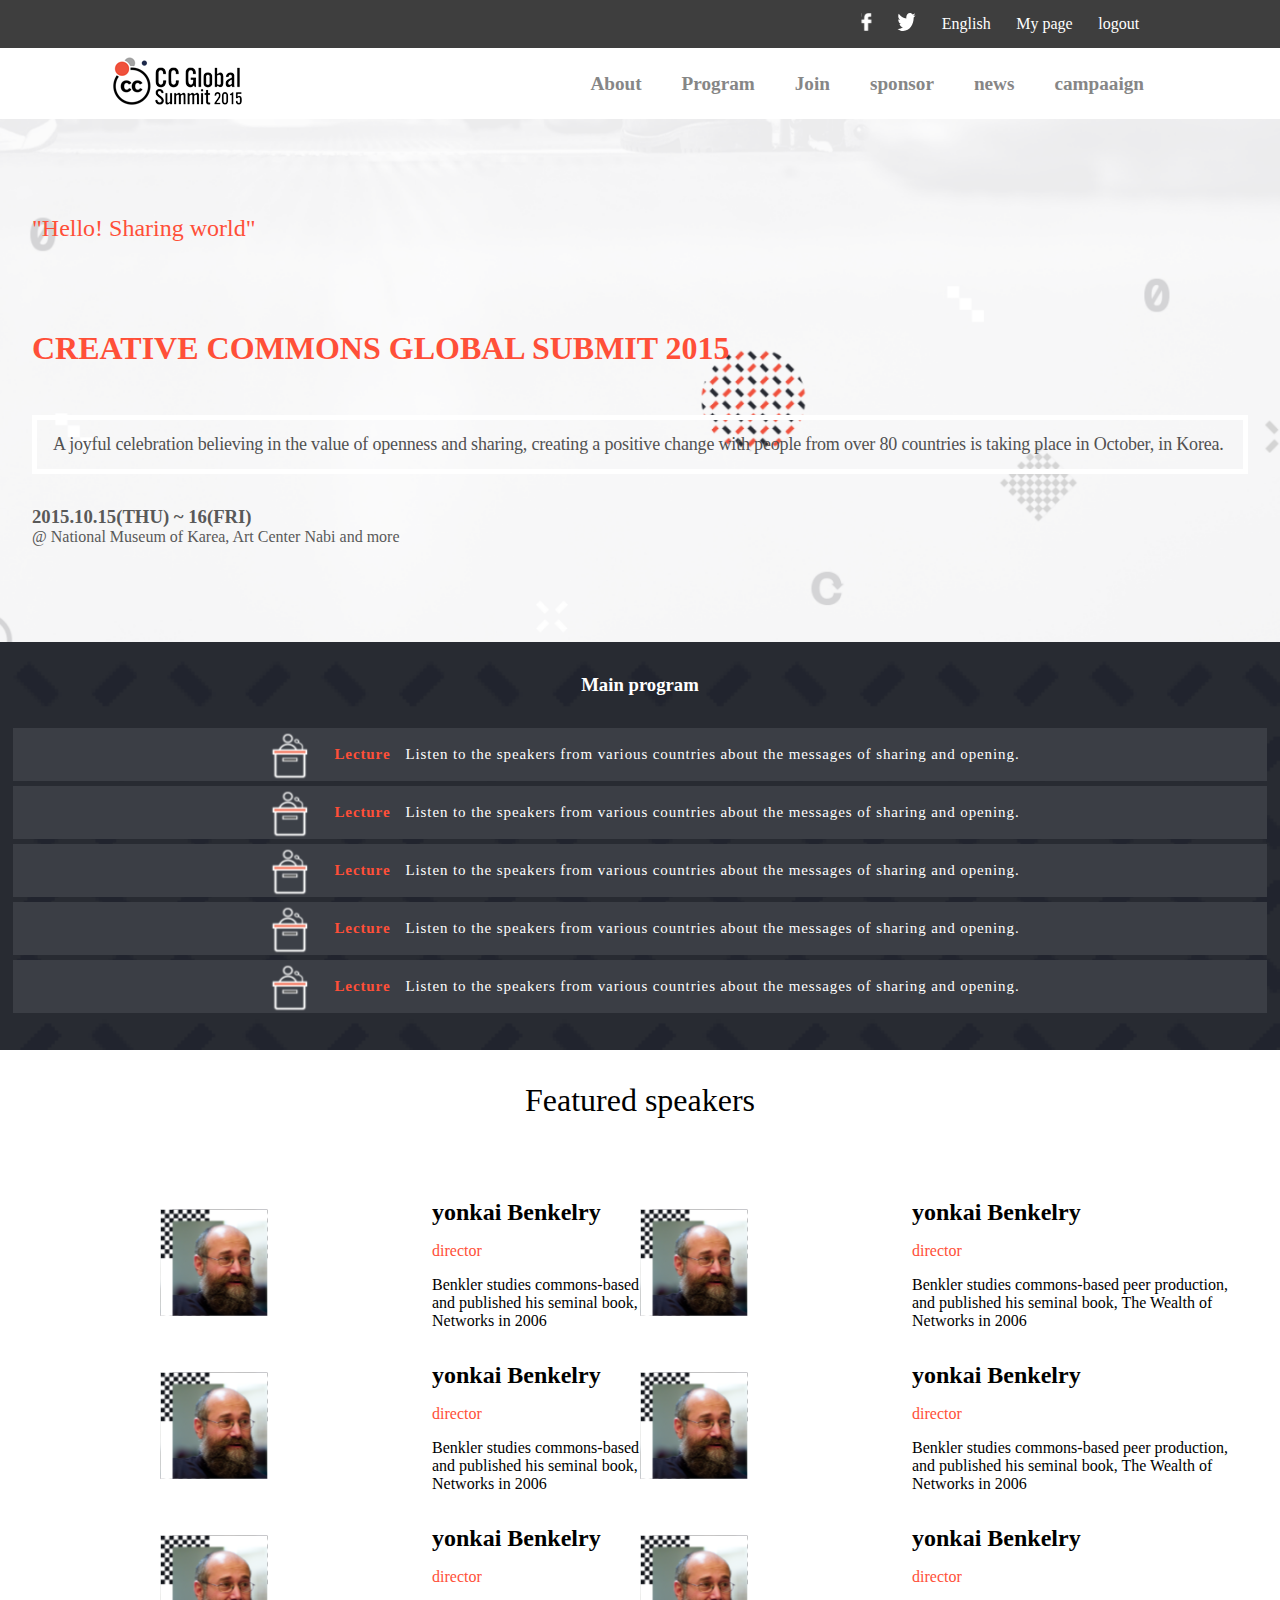
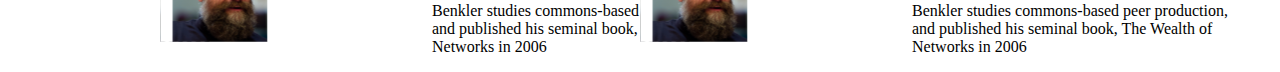
==== html/index.html @ 54175148 "capstone project" ====
<!DOCTYPE html>
<html lang="en">
<head>
    <meta charset="UTF-8">
    <meta http-equiv="X-UA-Compatible" content="IE=edge">
    <meta name="viewport" content="width=device-width, initial-scale=1.0">
    <title>capstone project</title>
    <link rel="stylesheet" href="/styles/index.css" />
    <link rel="stylesheet" href="/styles/media_queries.css" />
    <script src="/js/index.js" defer></script>
</head>
<body>
    <header>
        <nav>
            <div class="side-menu">
                <div class="header">
                    <svg width="24" class="close-btn" height="24" viewBox="0 0 24 24" fill="none"
                        xmlns="http://www.w3.org/2000/svg">
                        <path fill-rule="evenodd" clip-rule="evenodd"
                            d="M5.29289 5.29289C5.68342 4.90237 6.31658 4.90237 6.70711 5.29289L12 10.5858L17.2929 5.29289C17.6834 4.90237 18.3166 4.90237 18.7071 5.29289C19.0976 5.68342 19.0976 6.31658 18.7071 6.70711L13.4142 12L18.7071 17.2929C19.0976 17.6834 19.0976 18.3166 18.7071 18.7071C18.3166 19.0976 17.6834 19.0976 17.2929 18.7071L12 13.4142L6.70711 18.7071C6.31658 19.0976 5.68342 19.0976 5.29289 18.7071C4.90237 18.3166 4.90237 17.6834 5.29289 17.2929L10.5858 12L5.29289 6.70711C4.90237 6.31658 4.90237 5.68342 5.29289 5.29289Z"
                            fill="currentColor" />
                    </svg>
                </div>
            
                <ul>
                    <li>
                        <a href="about.html">About</a>
                    </li>
                    <li>
                        <a href="#program">Program</a>
                    </li>
                    <li>
                        <a href="#join">Join</a>
                    </li>
                    <li>
                        <a href="#sponsor">sponsor</a>
                    </li>
                    <li>
                        <a href="#news">news</a>
                    </li>
                    <li>
                        <a href="#cc campaign">cc campaaign</a>
                    </li>
                </ul>
            </div>

            <div class="heading none">
                <svg width="31" class="bx-menu" height="28" viewBox="0 0 31 28" fill="none" xmlns="http://www.w3.org/2000/svg"
                    xmlns:xlink="http://www.w3.org/1999/xlink">
                    <rect width="31" height="27.28" fill="url(#pattern0)" />
                    <defs>
                        <pattern id="pattern0" patternContentUnits="objectBoundingBox" width="1" height="1">
                            <use xlink:href="#image0_68_6" transform="scale(0.02 0.0227273)" />
                        </pattern>
                        <image id="image0_68_6" width="50" height="44"
                            xlink:href="[data-uri]" />
                    </defs>
                </svg>
                <div class="logo-img">
                    <img src="/images/logo.png">
                </div>
            </div>
            <div class="total-desktop-heading">
                <div class="header">
                    <ul>
                        <li><img src="/images/Rectangle.svg"></li>
                        <li><img src="/images/twitter.svg"></li>
                        <li><a>English</a></li>
                        <li><a>My page</a></li>
                        <li><a>logout</a></li>
                    </ul>
                </div>
                <div class="heading-desktop">
                    <div class="logo-img">
                        <img src="/images/logo.png">
                    </div>
                    <ul class="desktop-lists">
                        <li>
                            <a href="about.html">About</a>
                        </li>
                        <li>
                            <a href="#program">Program</a>
                        </li>
                        <li>
                            <a href="#join">Join</a>
                        </li>
                        <li>
                            <a href="#sponsor">sponsor</a>
                        </li>
                        <li>
                            <a href="#news">news</a>
                        </li>
                        <li>
                            <a href="#cc campaign">campaaign</a>
                        </li>
                    </ul>
                </div>
            </div>
        </nav>
    </header>
    <section class="hero">
        <div class="hero-text">
            <div class="hero-headings">
               <div class="first-part">
                <p>"Hello! Sharing  world"</p>
                <h1>CREATIVE COMMONS GLOBAL SUBMIT 2015</h1>
               </div>
                <p class="second-part">A joyful celebration believing in the value of openness and sharing, creating a positive change with people from over 80 countries is taking place in October, in Korea.</p>
            </div>
            <div class="date">
                <h3>2015.10.15(THU) ~ 16(FRI)</h3>
                <p>@ National Museum of Karea, Art Center Nabi and more</p>
            </div>
        </div>
    </section>
    <section class="main-program">
        <div class="main-program-container">
           <div class="main-heading">
            <h3>Main program</h3>
           </div>
           <div class="main-program-content">
            <div class="contents">
                <img src="/images/program_icon_01 1.svg">
                <h4>Lecture</h4>
                <p>Listen to the speakers from various countries about the messages of sharing and opening.</p>
            </div>
            <div class="contents">
                <img src="/images/program_icon_01 1.svg">
                <h4>Lecture</h4>
                <p>Listen to the speakers from various countries about the messages of sharing and opening.</p>
            </div>
            <div class="contents">
                <img src="/images/program_icon_01 1.svg">
                <h4>Lecture</h4>
                <p>Listen to the speakers from various countries about the messages of sharing and opening.</p>
            </div>
            <div class="contents">
                <img src="/images/program_icon_01 1.svg">
                <h4>Lecture</h4>
                <p>Listen to the speakers from various countries about the messages of sharing and opening.</p>
            </div>
            <div class="contents">
                <img src="/images/program_icon_01 1.svg">
                <h4>Lecture</h4>
                <p>Listen to the speakers from various countries about the messages of sharing and opening.</p>
            </div>
            <div class="main-btn none">
                <a>Join cc global submit 2015</a>
            </div>
           </div>
        </div>
    </section>
    <section class="featured">
        <h2 class="featured-title">Featured speakers</h2>
        <div class="featured-container">
        </div>
        <div class="featured-btn none">
            <button class="see-more">more v </button>
        </div>
    </section>
</body>
</html>
---- styles/index.css ----
* {
  box-sizing: border-box;
  margin: 0;
  padding: 0;
}

.logo-img {
    margin: 0 5rem;
}
.logo-img img {
    width: 130px;
    height: 51px;
}
.heading{
    display: flex;
    align-items: center;
    justify-content: center;
    margin: 1rem;
}
.side-menu {
  width: 100%;
  height: 0;
  overflow: hidden;
  position: fixed;
  top: 0;
  z-index: 1000;
  transition: 300ms ease-out;
}

.side-menu .header {
  display: flex;
  width: 90%;
  margin: auto;
  margin-top: 50px;
  justify-content: right;
}

.side-menu .header svg {
  cursor: pointer;
  color: #fff;
}

.close-btn {
  font-size: 300px;
}

.side-menu ul {
  width: 90%;
  margin: 90px auto;
  display: flex;
  flex-direction: column;
  align-items: center;
  justify-content: center;
  gap: 45px;
  list-style: none;
}

.side-menu ul li a {
  color: white;
  font-size: 25px;
  font-weight: bolder;
  text-decoration: none;
}

.open-side-menu {
  height: 100vh;
  background-color: rgb(62, 62, 62, 0.8);
  backdrop-filter: blur(5px);
}

.hero{
    background-image: url('/images/Frame\ 5.png');
    background-position: center;
    background-size: cover;
    background-repeat: no-repeat;
    width: 100%;
}

.hero-about {
   background-image: url('/images/Hero.png');
   background-position:right;
   background-size: cover;
    background-repeat: no-repeat;
    width: 100%;
}

.hero-text {
  padding:6rem 2rem;
  width: 100%;
}

.first-part {
  color: #ff4f38;
}

.first-part p {
  font-size: 1.5rem;
  padding-bottom: 0.5rem;
}

.first-part h1 {
  font-size: 2rem;
  padding-bottom: 1rem;
  display: flex;
  flex-wrap: wrap;
}

.second-part {
font-style: normal;
font-weight: 400;
font-size: 18px;
line-height: 17px;
display: flex;
align-items: center;
letter-spacing: -0.01em;
color: #515151;
border: 5px solid white;
margin: 2rem 0;
padding: 1rem;

}
.date {
 color:#595959;
}

.main-program {
  background-image: url('/images/program.png');
  background-position: center;
  background-size: cover;
  background-repeat: no-repeat;
  width: 100%;
  color: #ffff;
}
 .contents h4 {
  color: #ff4f38;
 }

.main-program-content {
  display: flex;
  flex-direction: column;
}

.contents {
  display: flex;
  align-items: center;
  justify-content: center;
  gap: 15px;
  background-color: #3B3E45;
  font-style: normal;
  font-weight: 500;
 font-size: 15px;
 line-height: 22px;
 display: flex;
 align-items: center;
 letter-spacing: 0.06em;
 margin-bottom: 5px;
}

.main-program-container {
  padding: 2rem 0.8rem;
}

.main-heading {
  text-align: center;
  margin-bottom: 2rem;
}
.main-btn {
  background-color: #ff4f38;
  margin: 1.8rem;
  padding: 2rem 2.2rem;
  text-align: center;
  font-weight: 700;
 font-size: 20px;
 line-height: 28px;
 display: flex;
 align-items: center;
 justify-content: center;
letter-spacing: -0.01em;
}

.bg-white {
  background-color: #fff;
  text-align: center;
  font-family: 'Lato';
font-style: normal;
font-weight: 400;
font-size: 18px;
line-height: 25px;
display: flex;
align-items: center;
text-align: center;
letter-spacing: -0.06em;
padding: 3rem 2rem;

color: #000000;
}
.pd-none {
  padding: 0;
}
.txt-center {
  text-align: center;
}

.last-txt {
  padding: 2.5rem;
  padding-top: 0;
}

.creative  h3 {
  text-align: center;
  padding: 2rem 5.5rem;
}

.creative p {
  text-align: center;
  padding: 1.2rem;
}

.logo-div {
  width: 100%;
}

.logo-div img {
  width: 100%;
  padding: 2rem 0;
}

.past-heading {
  text-align: center;
  padding: 2rem;
}

.past-img {
  display: flex;
  flex-direction: column;
  align-items: center;
  justify-content: center;
  padding: 20px;
}

.past-img img {
  padding-bottom: 20px ;
}

.partner {
  background-color: #414246;
  color: white;
  text-align: center;
  padding: 2rem 0;
}

.partner-heading{
  font-size: 1.5rem;
  font-weight: 300;
}

.companies {
  display: flex;
  align-items: center;
  justify-content: space-between;
  padding: 3rem;
}
.pd-1 {
  padding: 0 4rem;
}

.footer {
  display: flex;
  padding: 2rem 0.8rem;
}

.footer img {
  padding-right: 1.2rem;
}

.total-desktop-heading {
  display: none;
}

.remove {
  display: none;
}

.featured-container {
  margin: 2rem;
  display: flex;
  flex-direction: column;
  align-items: center;
  justify-content: center;
}

.featured-title {
  font-size: 2rem;
  font-weight: 500;
  text-align: center;
  padding: 2rem;
}

.speaker-container {
  display: flex;
  flex-direction: row;
  padding-top: 2rem;
}
.speakers-text {
  display: flex;
  flex-direction: column;
  padding: 0 2rem;
}
.speaker-img {
  border: none;
  width: 100%;
}

.speaker-img img {
 background: white;
}

.post {
  padding: 1rem 0;
  color: #ff4f38;
}

.featured-btn  button{
  color: #ff4f38;
  background-color: white;
  border: 5px solid ghostwhite;
  border-radius: 10px;
  padding: 10px;
  width: 100%;
  text-align: center;
  margin-bottom: 2rem;

}
---- styles/media_queries.css ----
*{
    padding: 0;
    margin: 0;
}
@media only screen and (min-width: 768px) {
    .none {
        display: none;
    }

    .remove {
        display: block;
    }

    .total-desktop-heading {
        display: block;
    }

    .heading-desktop {
        display: flex;
        align-items: center;
        justify-content: space-between;
        padding: 0.5rem 2rem;
    }

    .desktop-lists {
        display: flex;
        list-style: none;
        align-items: center;
        justify-content: space-between;
        padding-right: 4rem;
        flex-wrap: wrap;

    }

    .desktop-lists li a {
        text-decoration: none;
        font-size: 1.2rem;
        font-style: normal;
        font-weight: 800;
        line-height: 17px;
        display: flex;
        align-items: center;
        color: #868686;
        padding-right: 2.5rem;
    }

    .header {
        background-color: #3E3E3E;
        width: 100%;
    }

    .header ul {
        display: flex;
        justify-content: flex-end;
        align-items: center;
        list-style: none;
        padding-right: 8rem;
        flex-wrap: wrap;
    }

    .header ul li {
        padding: 0.8rem;
    }

    .header ul li a {
        text-decoration: none;
        color: white;
    }

    .first-part h1 {
        padding-top: 5rem;
    }

    .first-part-about {
        text-align: center;
        display: flex;
        align-items: center;
        justify-content: center;
        padding: 0.5rem 30rem;
    }

    .bg-white {
        margin: 0 20rem;
    }

    .creative {
        margin: 2rem 18rem;
    }

    .creative h3 {
        font-size: 2rem;
        font-weight: 500;
    }

    .creative img {
        padding: 0 5rem;
    }

    .past-img {
        display: flex;
        flex-direction: row;
        align-items: center;
        justify-content: center;
        padding: 20px;
        padding: 0 10rem;
        margin-bottom: 2rem;
    }

    .past-img img {
        padding: 1rem;
        width: 100%;
    }

    .footer-desktop {
        display: flex;
        background-color: #3E3E3E;
        color: white;
        align-items: center;
        justify-content: center;
        padding: 4rem;
    }

    .footer-content {
        display: flex;
        flex-direction: column;
        align-items: center;
        justify-content: center;
        margin: 0 8rem;
    }


    .footer-desktop img {
        align-self: center;
        width: 60%;
        padding: 0 4rem;
    }

    .featured-container {
        display: grid;
        grid-template-columns: 1fr 1fr;
        place-items: center;
        margin: 1rem 10rem;
    }

    .speaker-container {
        display: grid;
        grid-template-columns: 1fr 1fr;
        align-items: center;
        justify-content: center;
    }

    .speakers-text {
     margin-right: -10rem;
    }

}
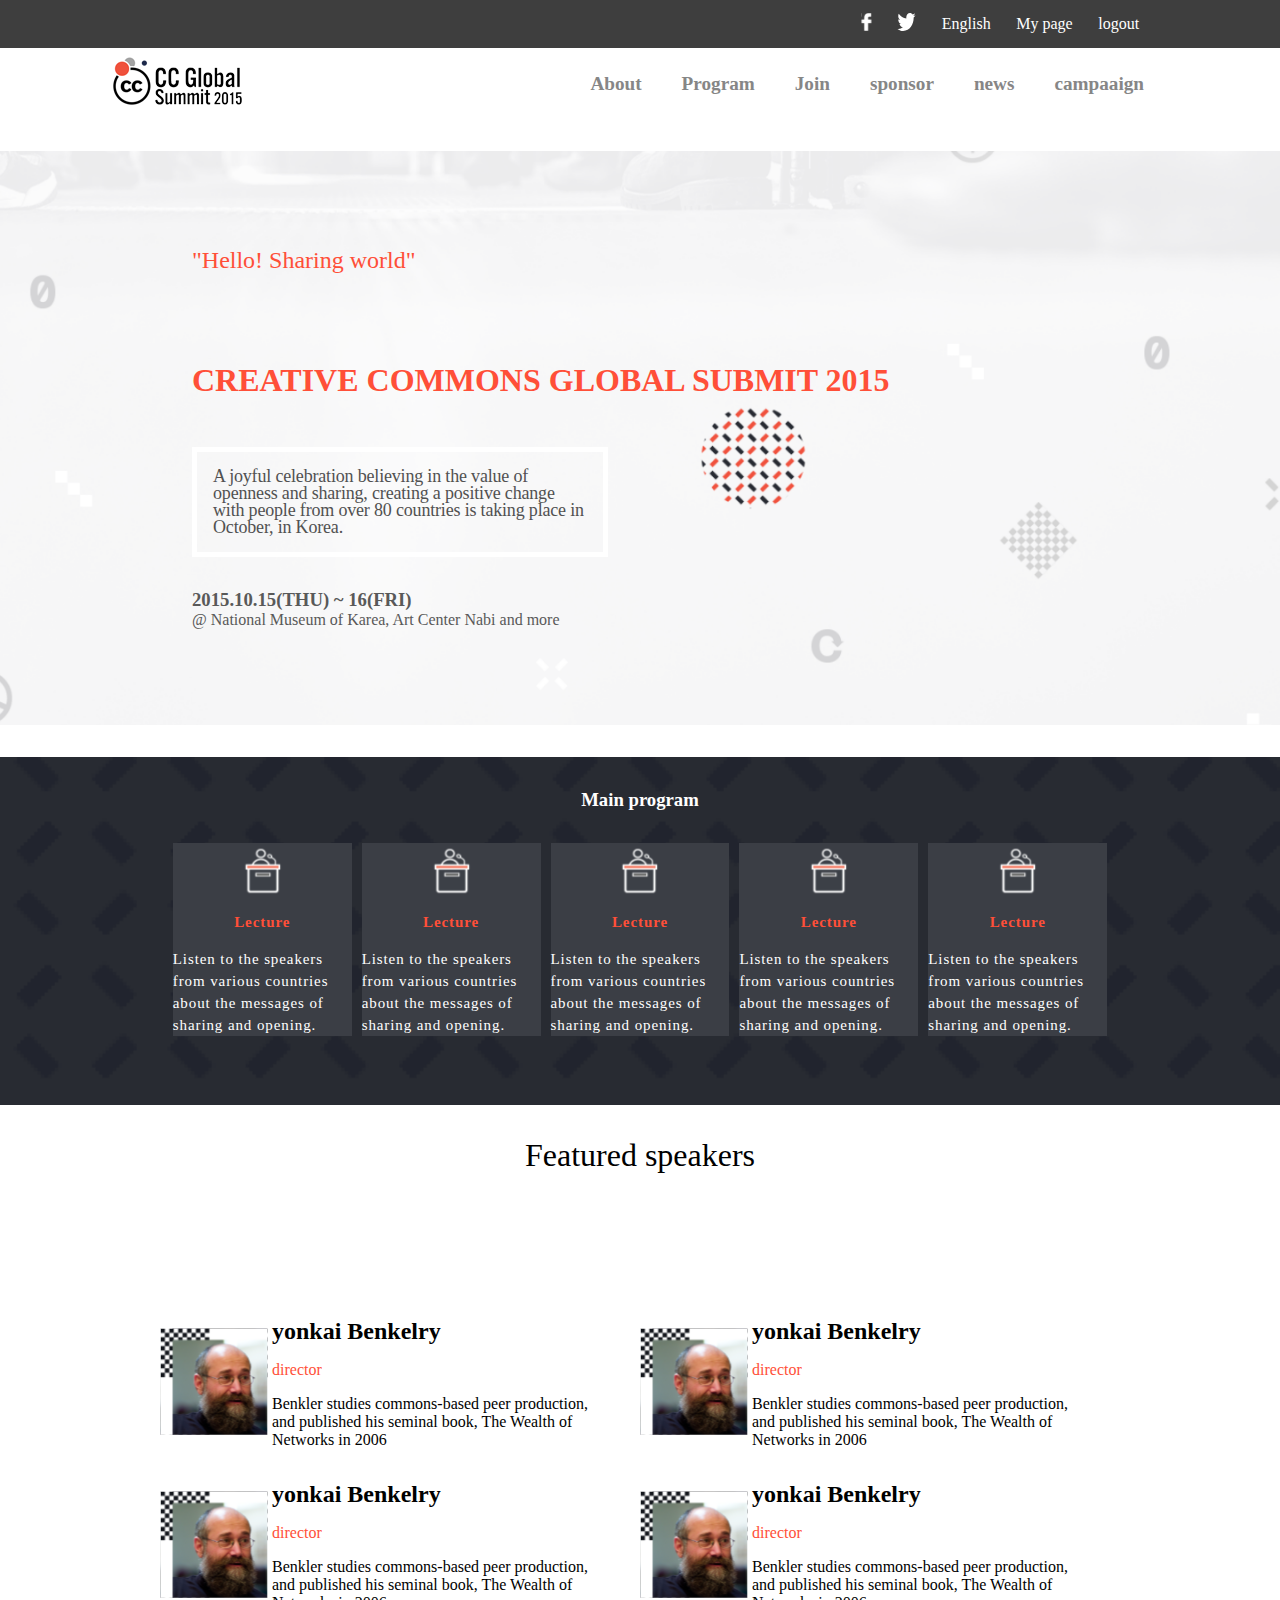
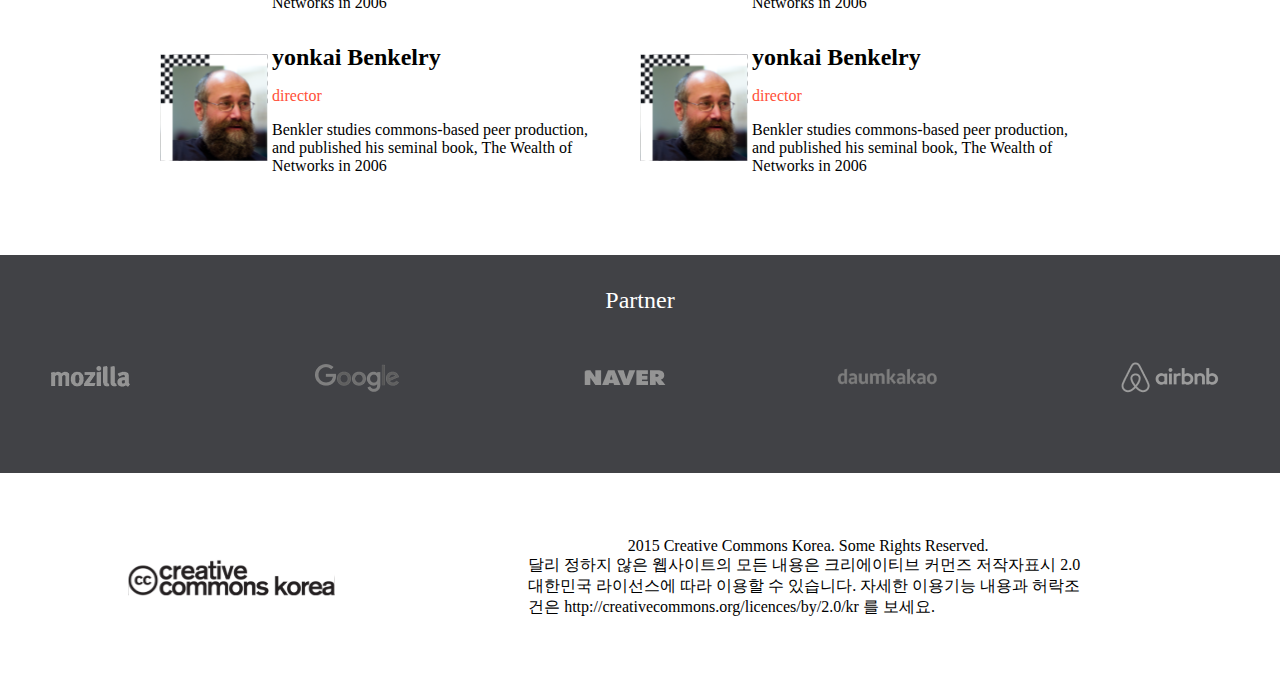
==== commit 47d8028b: "made changes" ====
--- a/html/index.html
+++ b/html/index.html
@@ -99,13 +99,13 @@
         </nav>
     </header>
     <section class="hero">
-        <div class="hero-text">
-            <div class="hero-headings">
+        <div class="hero-text main-hero-txt">
+            <div class="hero-headings ">
                <div class="first-part">
                 <p>"Hello! Sharing  world"</p>
                 <h1>CREATIVE COMMONS GLOBAL SUBMIT 2015</h1>
                </div>
-                <p class="second-part">A joyful celebration believing in the value of openness and sharing, creating a positive change with people from over 80 countries is taking place in October, in Korea.</p>
+                <p class="second-part second-part-hero ">A joyful celebration believing in the value of openness and sharing, creating a positive change with people from over 80 countries is taking place in October, in Korea.</p>
             </div>
             <div class="date">
                 <h3>2015.10.15(THU) ~ 16(FRI)</h3>
@@ -158,5 +158,27 @@
             <button class="see-more">more v </button>
         </div>
     </section>
+    <section class="partner ">
+        <div class="partner-container">
+            <h3 class="partner-heading">Partner</h3>
+        </div>
+        <div class="companies">
+            <img src="/images/mozilla 1.png">
+            <img src="/images/googlekorea 1.png">
+            <img src="/images/naver 1.png">
+            <img src="/images/daumkakaologo 1.png">
+            <img src="/images/airbnb 1.png">
+        </div>
+    </section>
+    <footer>
+        <div class="footer-desktop remove back-white">
+            <img src="/images/cck-logo1 1.svg">
+            <div class="footer-content">
+                <p class="black">2015 Creative Commons Korea. Some Rights Reserved.</p>
+                <p class="black">달리 정하지 않은 웹사이트의 모든 내용은 크리에이티브 커먼즈 저작자표시 2.0 대한민국 라이선스에 따라 이용할 수 있습니다.
+                    자세한 이용기능 내용과 허락조건은 http://creativecommons.org/licences/by/2.0/kr 를 보세요.</p>
+            </div>
+        </div>
+    </footer>
 </body>
 </html>--- a/styles/media_queries.css
+++ b/styles/media_queries.css
@@ -139,7 +139,7 @@
         display: grid;
         grid-template-columns: 1fr 1fr;
         place-items: center;
-        margin: 1rem 10rem;
+        margin: 5rem 10rem;
     }
 
     .speaker-container {
@@ -150,7 +150,32 @@
     }
 
     .speakers-text {
-     margin-right: -10rem;
+     margin-left: -10rem;
     }
 
+    .contents {
+        flex-direction: column;
+    }
+
+    .main-program-content {
+        flex-direction: row;
+        gap: 10px;
+        margin: 2rem 10rem;
+    }
+    .back-white {
+        background-color: white;
+    }
+
+    .black {
+        color: black;
+    }
+
+    .main-hero-txt {
+        margin: 2rem 10rem;
+        display: flex;
+        flex-direction: column;
+    }
+   .second-part-hero {
+    margin-right: 50rem;
+  }
 }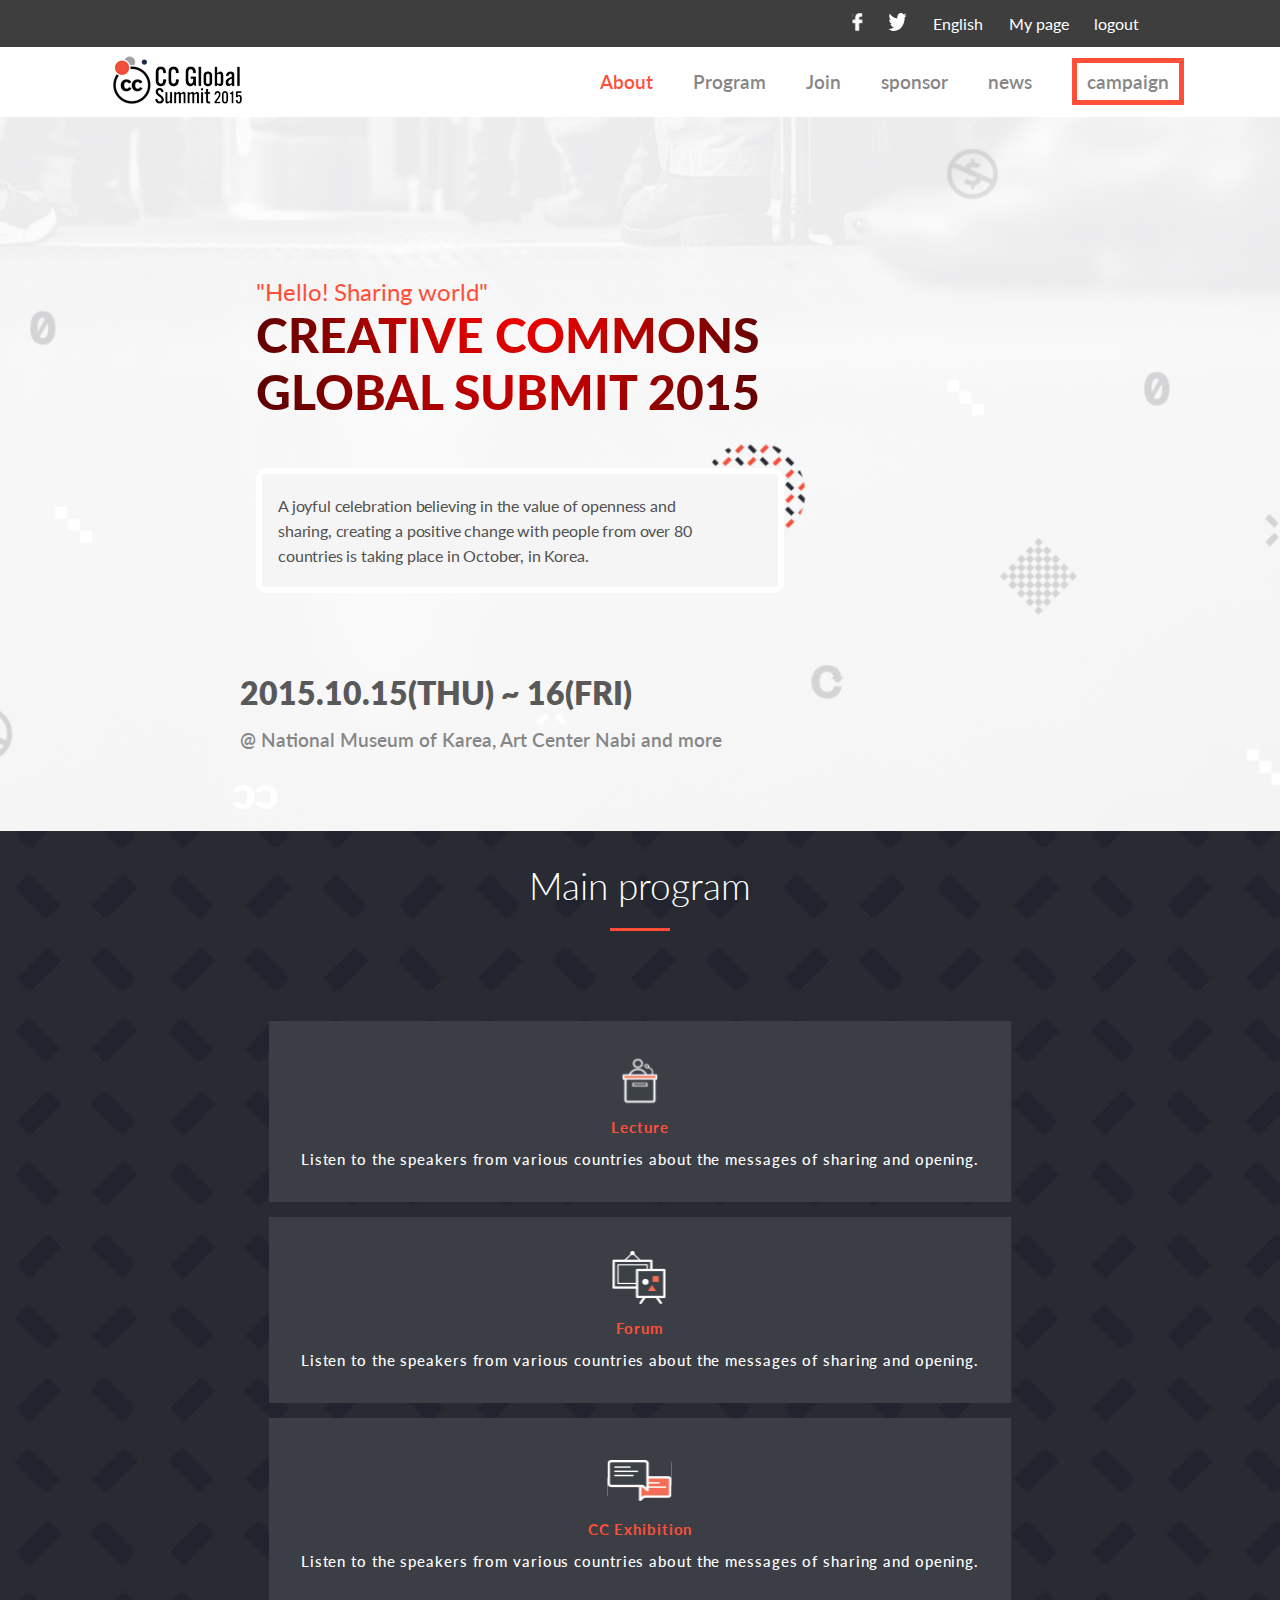
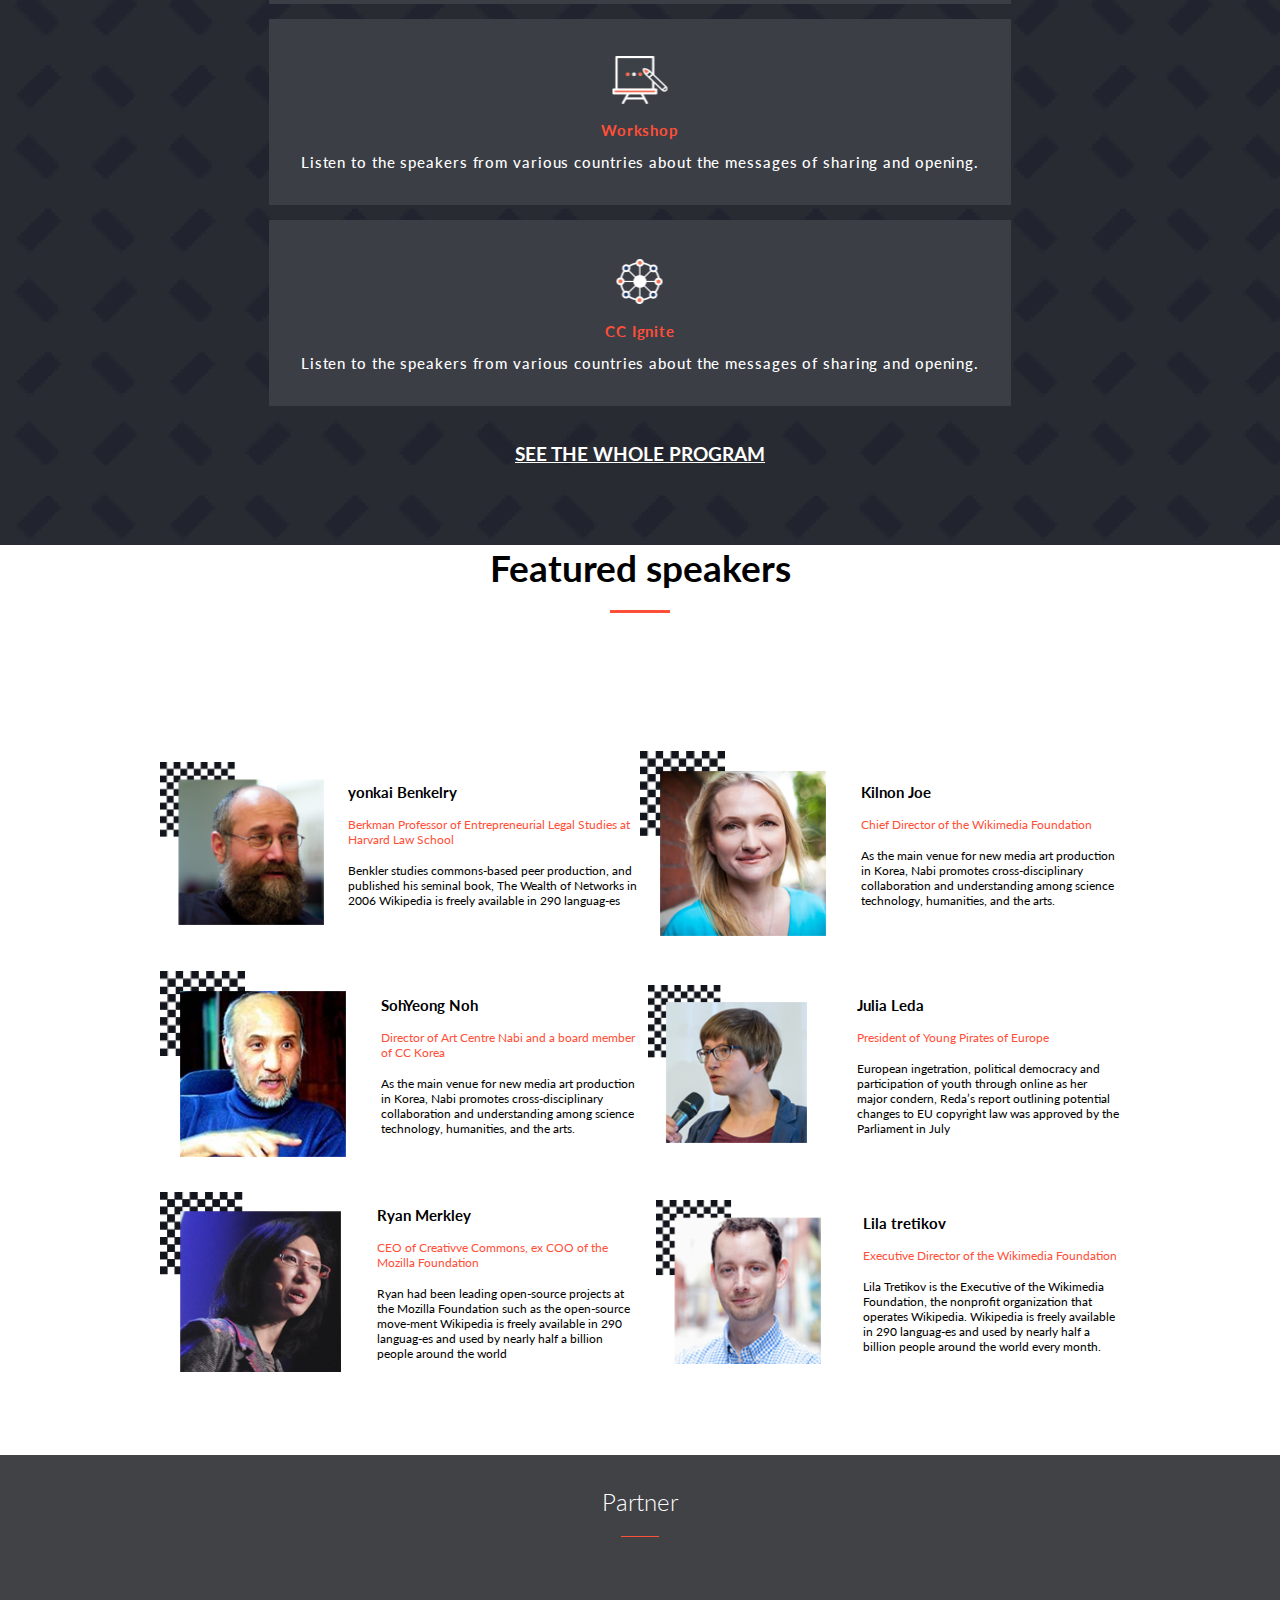
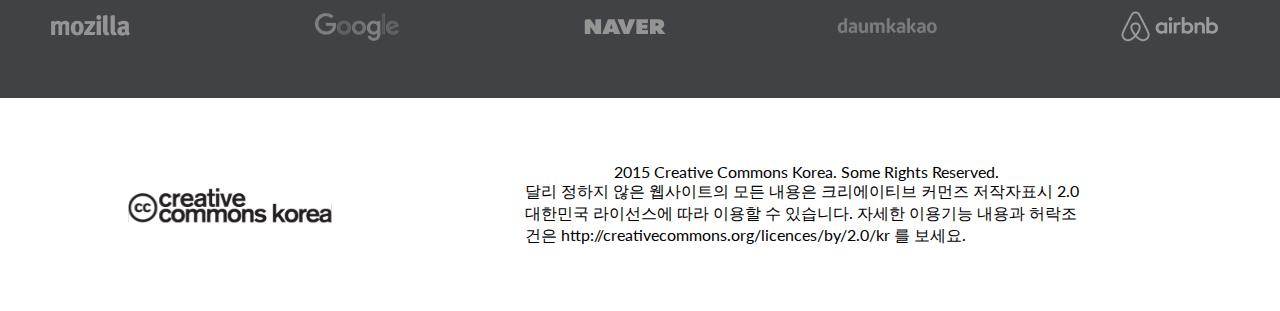
==== commit 1d887076: "made changes" ====
--- a/html/index.html
+++ b/html/index.html
@@ -5,6 +5,14 @@
     <meta http-equiv="X-UA-Compatible" content="IE=edge">
     <meta name="viewport" content="width=device-width, initial-scale=1.0">
     <title>capstone project</title>
+    <link rel="preconnect" href="https://fonts.googleapis.com">
+    <link rel="preconnect" href="https://fonts.gstatic.com" crossorigin>
+    <link
+        href="https://fonts.googleapis.com/css2?family=Lato:ital,wght@0,100;0,300;0,400;0,700;0,900;1,400&family=Poppins:wght@300;400;700&display=swap"
+        rel="stylesheet">
+    <link rel="stylesheet" href="https://cdnjs.cloudflare.com/ajax/libs/font-awesome/6.4.0/css/all.min.css"
+        integrity="sha512-iecdLmaskl7CVkqkXNQ/ZH/XLlvWZOJyj7Yy7tcenmpD1ypASozpmT/E0iPtmFIB46ZmdtAc9eNBvH0H/ZpiBw=="
+        crossorigin="anonymous" referrerpolicy="no-referrer" />
     <link rel="stylesheet" href="/styles/index.css" />
     <link rel="stylesheet" href="/styles/media_queries.css" />
     <script src="/js/index.js" defer></script>
@@ -75,7 +83,7 @@
                         <img src="/images/logo.png">
                     </div>
                     <ul class="desktop-lists">
-                        <li>
+                        <li class="about">
                             <a href="about.html">About</a>
                         </li>
                         <li>
@@ -90,8 +98,8 @@
                         <li>
                             <a href="#news">news</a>
                         </li>
-                        <li>
-                            <a href="#cc campaign">campaaign</a>
+                        <li class="campaign">
+                            <a href="#cc campaign">campaign</a>
                         </li>
                     </ul>
                 </div>
@@ -101,15 +109,15 @@
     <section class="hero">
         <div class="hero-text main-hero-txt">
             <div class="hero-headings ">
-               <div class="first-part">
+               <div class="first-part first-part-hero">
                 <p>"Hello! Sharing  world"</p>
                 <h1>CREATIVE COMMONS GLOBAL SUBMIT 2015</h1>
                </div>
                 <p class="second-part second-part-hero ">A joyful celebration believing in the value of openness and sharing, creating a positive change with people from over 80 countries is taking place in October, in Korea.</p>
             </div>
             <div class="date">
-                <h3>2015.10.15(THU) ~ 16(FRI)</h3>
-                <p>@ National Museum of Karea, Art Center Nabi and more</p>
+                <h3 class="date-head">2015.10.15(THU) ~ 16(FRI)</h3>
+                <p class="date-second">@ National Museum of Karea, Art Center Nabi and more</p>
             </div>
         </div>
     </section>
@@ -117,6 +125,7 @@
         <div class="main-program-container">
            <div class="main-heading">
             <h3>Main program</h3>
+            <hr>
            </div>
            <div class="main-program-content">
             <div class="contents">
@@ -125,42 +134,50 @@
                 <p>Listen to the speakers from various countries about the messages of sharing and opening.</p>
             </div>
             <div class="contents">
-                <img src="/images/program_icon_01 1.svg">
-                <h4>Lecture</h4>
-                <p>Listen to the speakers from various countries about the messages of sharing and opening.</p>
-            </div>
-            <div class="contents">
-                <img src="/images/program_icon_01 1.svg">
-                <h4>Lecture</h4>
-                <p>Listen to the speakers from various countries about the messages of sharing and opening.</p>
-            </div>
-            <div class="contents">
-                <img src="/images/program_icon_01 1.svg">
-                <h4>Lecture</h4>
-                <p>Listen to the speakers from various countries about the messages of sharing and opening.</p>
-            </div>
-            <div class="contents">
-                <img src="/images/program_icon_01 1.svg">
-                <h4>Lecture</h4>
+                <img src="/images/program_icon_02 1.svg">
+                <h4>Forum</h4>
+                <p>Listen to the speakers from various countries about the messages of sharing and opening.</p>
+            </div>
+            <div class="contents">
+                <img src="/images/program_icon_03 1.svg">
+                <h4>CC Exhibition</h4>
+                <p>Listen to the speakers from various countries about the messages of sharing and opening.</p>
+            </div>
+            <div class="contents">
+                <img src="/images/program_icon_04 1 (1).svg">
+                <h4>Workshop</h4>
+                <p>Listen to the speakers from various countries about the messages of sharing and opening.</p>
+            </div>
+            <div class="contents">
+                <img src="/images/program_icon_05 1.svg">
+                <h4>CC Ignite</h4>
                 <p>Listen to the speakers from various countries about the messages of sharing and opening.</p>
             </div>
             <div class="main-btn none">
                 <a>Join cc global submit 2015</a>
             </div>
            </div>
+        <div class="remove see-all">
+            <h3>SEE THE WHOLE PROGRAM</h3>
+        </div>
         </div>
     </section>
     <section class="featured">
-        <h2 class="featured-title">Featured speakers</h2>
+        <div class="featured-title">
+            <h3>Featured speakers</h3>
+            <hr>
+        </div>
         <div class="featured-container">
         </div>
-        <div class="featured-btn none">
-            <button class="see-more">more v </button>
-        </div>
-    </section>
-    <section class="partner ">
+        <ul class="featured-btn none">
+            <li class="see-more none"><a href="#">MORE</a>
+            <i class="fa fa-chevron-down"></i></li>
+        </ul>
+    </section>
+    <section class="partner remove ">
         <div class="partner-container">
             <h3 class="partner-heading">Partner</h3>
+            <hr>
         </div>
         <div class="companies">
             <img src="/images/mozilla 1.png">
--- a/styles/index.css
+++ b/styles/index.css
@@ -4,19 +4,26 @@
   padding: 0;
 }
 
+body {
+  font-family: 'lato', sans-serif;
+}
+
 .logo-img {
-    margin: 0 5rem;
-}
+  margin: 0 5rem;
+}
+
 .logo-img img {
-    width: 130px;
-    height: 51px;
-}
-.heading{
-    display: flex;
-    align-items: center;
-    justify-content: center;
-    margin: 1rem;
-}
+  width: 130px;
+  height: 51px;
+}
+
+.heading {
+  display: flex;
+  align-items: center;
+  justify-content: center;
+  margin: 1rem;
+}
+
 .side-menu {
   width: 100%;
   height: 0;
@@ -68,24 +75,24 @@
   backdrop-filter: blur(5px);
 }
 
-.hero{
-    background-image: url('/images/Frame\ 5.png');
-    background-position: center;
-    background-size: cover;
-    background-repeat: no-repeat;
-    width: 100%;
+.hero {
+  background-image: url('/images/Frame\ 5.png');
+  background-position: center;
+  background-size: cover;
+  background-repeat: no-repeat;
+  width: 100%;
 }
 
 .hero-about {
-   background-image: url('/images/Hero.png');
-   background-position:right;
-   background-size: cover;
-    background-repeat: no-repeat;
-    width: 100%;
+  background-image: url('/images/Hero.png');
+  background-position: center;
+  background-size: cover;
+  background-repeat: no-repeat;
+  width: 100%;
 }
 
 .hero-text {
-  padding:6rem 2rem;
+  padding: 6rem 1rem;
   width: 100%;
 }
 
@@ -106,21 +113,24 @@
 }
 
 .second-part {
-font-style: normal;
-font-weight: 400;
-font-size: 18px;
-line-height: 17px;
-display: flex;
-align-items: center;
-letter-spacing: -0.01em;
-color: #515151;
-border: 5px solid white;
-margin: 2rem 0;
-padding: 1rem;
-
-}
+  font-style: normal;
+  font-weight: 400;
+  font-size: 18px;
+  line-height: 17px;
+  display: flex;
+  align-items: center;
+  letter-spacing: -0.01em;
+  color: #515151;
+  border: 6px solid white;
+  margin: 2rem 0;
+  padding: 1rem;
+  border-radius: 10px;
+  width: 100%;
+
+}
+
 .date {
- color:#595959;
+  color: #595959;
 }
 
 .main-program {
@@ -131,74 +141,102 @@
   width: 100%;
   color: #ffff;
 }
- .contents h4 {
+
+.contents h4 {
   color: #ff4f38;
- }
+}
 
 .main-program-content {
   display: flex;
   flex-direction: column;
+  justify-content: center;
+  align-items: center;
+  flex-wrap: wrap;
 }
 
 .contents {
   display: flex;
   align-items: center;
   justify-content: center;
-  gap: 15px;
+  gap: 10px;
   background-color: #3B3E45;
   font-style: normal;
   font-weight: 500;
- font-size: 15px;
- line-height: 22px;
- display: flex;
- align-items: center;
- letter-spacing: 0.06em;
- margin-bottom: 5px;
+  font-size: 15px;
+  line-height: 22px;
+  display: flex;
+  align-items: center;
+  letter-spacing: 0.06em;
+  margin-bottom: 5px;
+  padding: 1rem;
 }
 
 .main-program-container {
-  padding: 2rem 0.8rem;
-}
-
-.main-heading {
-  text-align: center;
-  margin-bottom: 2rem;
-}
+  padding-top:2rem ;
+  padding-bottom: 5rem;
+  padding-left: 0.8rem;
+  padding-right: 0.8rem;
+}
+
+.main-heading  {
+  text-align: center;
+  padding-bottom: 3rem;
+  font-size: 2rem;
+} 
+
+.main-heading h3 {
+  font-family: 'lato', sans-serif;
+    font-weight: 300;
+}
+
 .main-btn {
   background-color: #ff4f38;
   margin: 1.8rem;
   padding: 2rem 2.2rem;
   text-align: center;
   font-weight: 700;
- font-size: 20px;
- line-height: 28px;
- display: flex;
- align-items: center;
- justify-content: center;
-letter-spacing: -0.01em;
+  font-size: 20px;
+  line-height: 28px;
+  display: flex;
+  align-items: center;
+  justify-content: center;
+  letter-spacing: -0.01em;
 }
 
 .bg-white {
   background-color: #fff;
   text-align: center;
   font-family: 'Lato';
-font-style: normal;
-font-weight: 400;
-font-size: 18px;
-line-height: 25px;
-display: flex;
-align-items: center;
-text-align: center;
-letter-spacing: -0.06em;
-padding: 3rem 2rem;
-
-color: #000000;
-}
+  font-style: normal;
+  font-weight: 400;
+  font-size: 18px;
+  line-height: 25px;
+  display: flex;
+  align-items: center;
+  text-align: center;
+  letter-spacing: -0.06em;
+  padding: 3rem 2rem;
+
+  color: #000000;
+}
+
 .pd-none {
   padding: 0;
 }
+
 .txt-center {
   text-align: center;
+}
+
+ .horizontal hr {
+  width: 18%;
+  height: 1px;
+  background-color: #3B3E45;
+  margin-top: 0;
+}
+
+.pd-1 {
+  margin-left: 1px;
 }
 
 .last-txt {
@@ -206,9 +244,9 @@
   padding-top: 0;
 }
 
-.creative  h3 {
-  text-align: center;
-  padding: 2rem 5.5rem;
+.creative h3 {
+  text-align: center;
+  padding: 2rem 5rem;
 }
 
 .creative p {
@@ -239,7 +277,7 @@
 }
 
 .past-img img {
-  padding-bottom: 20px ;
+  padding-bottom: 20px;
 }
 
 .partner {
@@ -249,7 +287,7 @@
   padding: 2rem 0;
 }
 
-.partner-heading{
+.partner-heading {
   font-size: 1.5rem;
   font-weight: 300;
 }
@@ -258,8 +296,10 @@
   display: flex;
   align-items: center;
   justify-content: space-between;
+  flex-wrap: wrap;
   padding: 3rem;
 }
+
 .pd-1 {
   padding: 0 4rem;
 }
@@ -291,40 +331,60 @@
 
 .featured-title {
   font-size: 2rem;
-  font-weight: 500;
-  text-align: center;
-  padding: 2rem;
+  font-weight: 400;
+  text-align: center;
+  padding: 1rem 2rem;
 }
 
 .speaker-container {
   display: flex;
   flex-direction: row;
+  align-items: center;
+  justify-content: center;
   padding-top: 2rem;
 }
+
 .speakers-text {
   display: flex;
   flex-direction: column;
-  padding: 0 2rem;
-}
+  padding-left: 3rem;
+  font-size: 12px;
+}
+
 .speaker-img {
   border: none;
   width: 100%;
 }
 
 .speaker-img img {
- background: white;
+  background: white;
+  width: 140%; 
+}
+
+.speaker-name {
+  font-size: 15px;
+  margin-bottom: 0;
+}
+
+.speaker-post {
+  font-size: 11px;
+  padding-bottom: 0;
 }
 
 .post {
   padding: 1rem 0;
   color: #ff4f38;
 }
-
-.featured-btn  button{
+ 
+
+.featured-btn li {
+  list-style: none;
+  text-decoration: none;
   color: #ff4f38;
   background-color: white;
-  border: 5px solid ghostwhite;
-  border-radius: 10px;
+  border: 1px solid #DCDCDC;
+  filter: drop-shadow(2px 2px 4px rgba(0, 0, 0, 0.25));
+  border-radius: 4px;
   padding: 10px;
   width: 100%;
   text-align: center;
@@ -332,3 +392,52 @@
 
 }
 
+.featured-btn li a {
+  color: black;
+  text-decoration: none;
+}
+
+.speaker-container:not(.card1):not(.card2) {
+  display: none;
+}
+
+
+.date-second {
+  color: #868686;
+  font-size: 0.9rem;
+}
+
+.second-part-hero {
+  font-style: normal;
+  font-weight: 400;
+  font-size: 1rem;
+  line-height: 17px;
+  padding: 1rem;
+  background-color: whitesmoke;
+} 
+
+.first-part-hero h1 {
+  padding-top: 0;
+  font-size: 3rem;
+  font-weight: 900;
+  background: url('/images/glowy.jpg') center/cover;
+  -webkit-text-fill-color: transparent;
+  -webkit-background-clip: text;
+}
+
+hr {
+  width: 60px;
+  height: 3px;
+  background-color: #ff4f38;
+  border: none;
+  margin: 20px auto 10px auto;
+}
+
+.creative-heading hr {
+  margin-top: -20px;
+}
+
+.partner-container hr {
+  width: 8%;
+  height: 1px;
+}--- a/styles/media_queries.css
+++ b/styles/media_queries.css
@@ -1,7 +1,8 @@
-*{
+* {
     padding: 0;
     margin: 0;
 }
+
 @media only screen and (min-width: 768px) {
     .none {
         display: none;
@@ -36,12 +37,21 @@
         text-decoration: none;
         font-size: 1.2rem;
         font-style: normal;
-        font-weight: 800;
+        font-weight: 600;
         line-height: 17px;
         display: flex;
         align-items: center;
         color: #868686;
         padding-right: 2.5rem;
+    }
+
+    .heading-desktop .about a {
+        color: #ff4f38;
+    }
+
+    .heading-desktop .campaign a {
+        border: 5px solid #ff4f38;
+        padding: 10px;
     }
 
     .header {
@@ -71,16 +81,33 @@
         padding-top: 5rem;
     }
 
+    .first-part h1 {
+        padding-top: 0;
+
+    }
+
     .first-part-about {
         text-align: center;
         display: flex;
-        align-items: center;
-        justify-content: center;
-        padding: 0.5rem 30rem;
+        flex-direction: column;
+        align-items: center;
+        justify-content: center;
+        padding: 0.5rem;
     }
 
     .bg-white {
         margin: 0 20rem;
+    }
+
+    .second-part-about {
+        background-color: white;
+        padding: 2rem;
+        display: flex;
+        align-items: center;
+        justify-content: center;
+        flex-direction: column;
+        text-align: center;
+        border-radius: 0;
     }
 
     .creative {
@@ -143,25 +170,67 @@
     }
 
     .speaker-container {
-        display: grid;
-        grid-template-columns: 1fr 1fr;
+        display: flex;
         align-items: center;
         justify-content: center;
     }
 
     .speakers-text {
-     margin-left: -10rem;
+        padding-left: 1rem;
+    }
+
+    .card1 .speakers-text {
+        margin-left: 0.5rem;
+    }
+
+    .card2 .speakers-text {
+        margin-left: 4.5rem;
+    }
+
+
+    .card3 .speakers-text {
+        margin-left: 4.5rem;
+    }
+
+    .card4 {
+        margin-left: 0.5rem;
+    }
+
+    .card4 .speakers-text {
+        margin-left: 5rem;
+    }
+
+    .card5 .speakers-text {
+        margin-left: 5.5rem;
+    }
+
+    .card5 img {
+        width: 160%;
+    }
+
+    .card6 .speakers-text {
+        margin-left: 6.5rem;
+    }
+
+    .card6 img {
+        width: 160%;
+        margin-left: 1rem;
     }
 
     .contents {
         flex-direction: column;
+        align-items: center;
+        justify-content: center;
+        text-align: center;
+        padding: 2rem;
     }
 
     .main-program-content {
         flex-direction: row;
         gap: 10px;
-        margin: 2rem 10rem;
-    }
+        margin: 2rem 4rem;
+    }
+
     .back-white {
         background-color: white;
     }
@@ -171,11 +240,78 @@
     }
 
     .main-hero-txt {
-        margin: 2rem 10rem;
-        display: flex;
-        flex-direction: column;
-    }
-   .second-part-hero {
-    margin-right: 50rem;
-  }
+        padding-top: 2rem;
+        padding-bottom: 2rem;
+        padding-left: 15rem;
+        padding-right: 32rem;
+        display: flex;
+        flex-direction: column;
+    }
+
+    .second-part-hero {
+        background-color: whitesmoke;
+        padding-right: 5rem;
+        padding-top: 1.2rem;
+        padding-bottom: 1.2rem;
+        line-height: 25px;
+        margin-bottom: 5rem;
+        margin-left: 1rem;
+    }
+
+
+    .hero-headings-about {
+        margin: 0 25rem;
+    }
+
+
+    .first-part-hero {
+        padding-top: 8rem;
+        margin-left: 1rem;
+    }
+
+    .first-part-hero p {
+        padding-bottom: 0;
+    }
+
+    .date-head {
+        font-size: 2rem;
+        font-weight: 800;
+        padding-bottom: 1rem;
+    }
+
+    .date-second {
+        padding-bottom: 3rem;
+        font-weight: 600;
+        font-size: 1.2rem;
+    }
+
+    .speaker-container:not(.card1):not(.card2) {
+        display: flex;
+    }
+
+    .companies {
+        padding-left: 3rem;
+        padding-right: 3rem;
+        padding-top: 4rem;
+        padding-bottom: 1.5rem;
+    }
+
+    .partner-container hr {
+        width: 3%;
+    }
+
+    .see-all {
+        text-align: center;
+        text-decoration: underline;
+
+    }
+
+    .featured-title {
+        padding-top: 0;
+        margin-top: 0;
+    }
+
+    .card1 .speaker-img img {
+        width: 100%;
+    }
 }